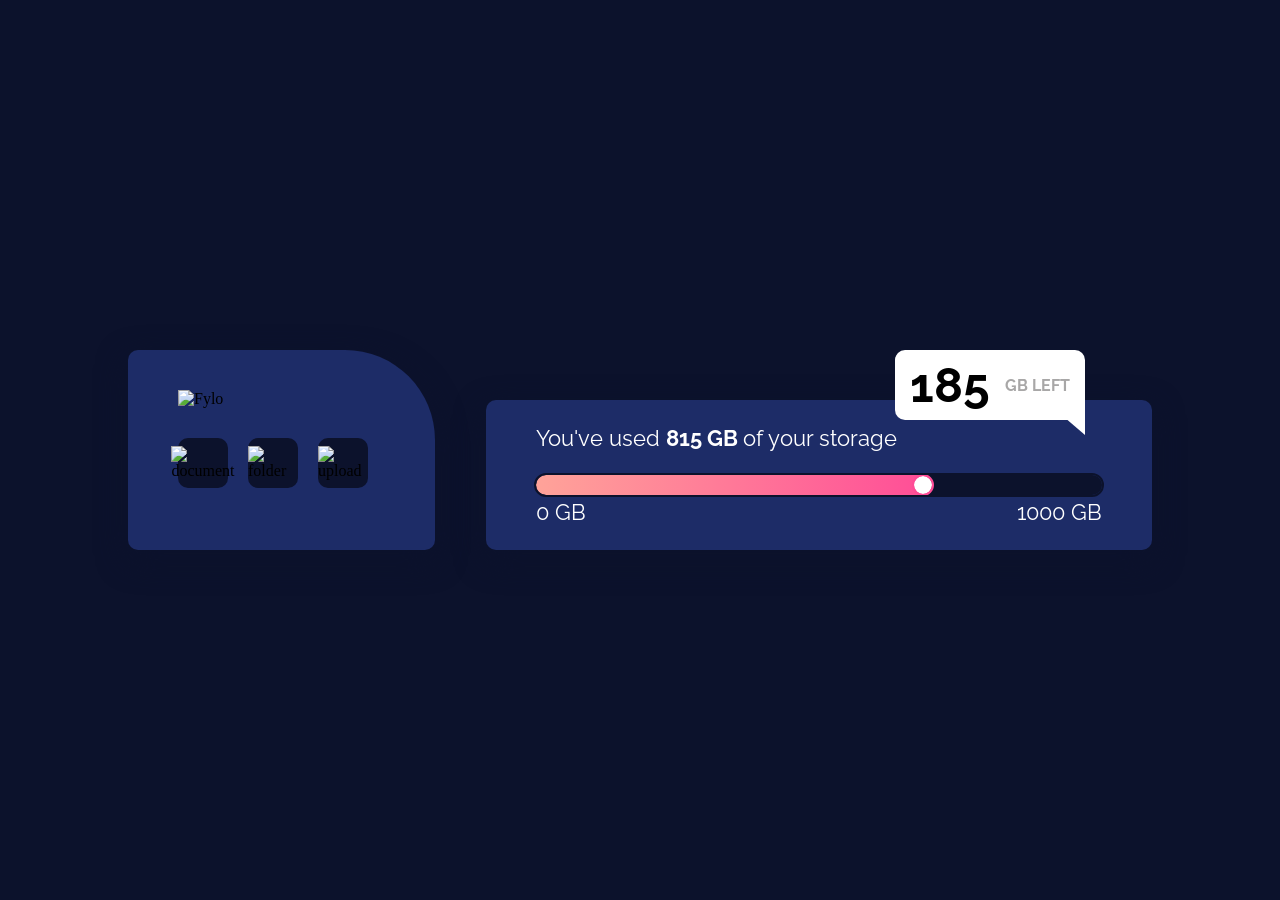
==== Fylo-FronedMentor-Challenge/index.html @ 8b309372 "Merge 5032b43822e856cd557dc65207359db9ea2294dd into 2b644a5a04d791f301944db72f80f1a13b465684" ====
<!DOCTYPE html>
<html lang="en">
<head>
  <meta charset="UTF-8">
  <meta name="viewport" content="width=device-width, initial-scale=1.0"> <!-- displays site properly based on user's device -->
  <link rel="icon" type="image/png" sizes="32x32" href="./assets/favicon-32x32.png">
  <link rel="stylesheet" type="text/css" href="style.css">
  <link rel="preconnect" href="https://fonts.googleapis.com">
  <link rel="preconnect" href="https://fonts.gstatic.com" crossorigin>
  <link href="https://fonts.googleapis.com/css2?family=Raleway:wght@400;700&display=swap" rel="stylesheet">
  <title>Fylo data storage component</title>
</head>

<body>
  <div class="container">
    <div class="main">
      
      <div class="upload">
        <div class="logo">
          <img src="./assets/logo.svg" alt="Fylo">
        </div>
        <div class="upload__method">
          <div class="upload__img">
            <img src="./assets/icon-document.svg" alt="document">
          </div>
          <div class="upload__img">
            <img src="./assets/icon-folder.svg" alt="folder">
          </div>
          <div class="upload__img">
            <img src="./assets/icon-upload.svg" alt="upload">
          </div>
        </div>
      </div>



      <div class="storage">
        <div class="storage__whiteBarContainer">
          <div class="whiteBar">
            <div class="whiteBar__triangle"></div>
            <h1 class="whiteBar__bold">185</h1>
            <p class="whiteBar__text"><b>GB LEFT</b></p>
          </div>
        </div>
        <div class="storageBox">
          <p>You've used <b>815 GB </b>of your storage</p>
          <div class="storageBox__progressBarContainer">
            <div class="progressBar">
              <div class="progressBar__fill">
                <div class="progressBar__ball"></div>
              </div>
            </div>
            <div class="storageBox__minAndMax">
              <p>0 GB</p>
              <p>1000 GB</p>
            </div>
          </div>
          
        </div>
        
      </div>
    </div>






  </div>
  
</body>
</html>
---- Fylo-FronedMentor-Challenge/style.css ----
* {
    margin: 0;
    padding: 0;
    box-sizing: border-box;
}

body {
    background-color: hsl(229, 57%, 11%);
    background-image: url(./assets/bg-desktop.png);
    background-repeat: no-repeat;
    background-position: 0% 100%;
    background-size: 100%;
}

.whiteBar__bold {
    font-family: 'Raleway', sans-serif;
    font-size: 48px;
    font-weight: bold;
    margin-right: 10px;
}

p {
    font-family: 'Raleway', sans-serif;
    font-size: 22.4px;
    color: white;
}

.container {
    display: flex;
    justify-content: center;
    align-items: center;
    height: 100vh;
}

.main {
    display: flex;
    flex-wrap: wrap;
    justify-content: space-between;
    height: 200px;
    flex-basis: 80vw;
}


/***** options *****/

.upload {
    display: flex;
    flex-direction: column;
    height: 100%;
    flex-basis: 30%;
    background-color: hsl(228, 56%, 26%);
    border-radius: 10px 90px 10px 10px;
    box-shadow: 0px 10px 30px hsl(229, 57%, 11%);
}
.logo {
    padding: 40px 0px 30px 50px;
}

.upload__method {
    display: flex;
    width: 100%;
    padding: 0px 50px;
}
.upload__img {
    display: flex;
    justify-content: center;
    align-items: center;
    width: 50px;
    height: 50px;
    background-color: hsl(229, 57%, 11%);
    border-radius: 10px;
}
.upload__img:not(:last-child) {
    margin-right: 20px;
}


/***** storage *****/
.storage {
    position: relative;
    height: 100%;
    flex-basis: 65%;
}

.storageBox {
    position: absolute;
    top: 100%;
    width: 100%;
    transform: translate(0%, -100%);
    display: flex;
    flex-direction: column;
    justify-content: space-between;
    padding: 25px 50px;
    height: 75%;
    background-color: hsl(228, 56%, 26%);
    border-radius: 10px;
    box-shadow: 0px 10px 30px hsl(229, 57%, 11%);
}

/***** progress bar *****/
.storageBox__progressBarContainer {
    display: flex;
    flex-direction: column;
    align-items: center;
    justify-content: space-between;
    height: 50px;
}
.progressBar {
    background-color: hsl(229, 57%, 11%);
    height: 20px;
    width: 100%;
    outline: 2px solid hsl(229, 57%, 11%);
    border-radius: 50px;
}
.progressBar__fill {
    display: flex;
    justify-content: flex-end;
    align-items: center;
    background-image: linear-gradient(to right, hsl(6, 100%, 80%), hsl(335, 100%, 65%));
    height: 100%;
    width: 70%;
    border-radius: 50px;
}
.progressBar__ball {
    height: 18px;
    width: 18px;
    background-color: white;
    border-radius: 50px;
    outline: 2px solid hsl(335, 100%, 65%);
}
.storageBox__minAndMax {
    display: flex;
    justify-content: space-between;
    width: 100%;
}


/***** white bar *****/
.storage__whiteBarContainer {
    position: absolute;
    left: 90%;
    transform: translate(-100%,0%);
    z-index: 1;
}
.whiteBar {
    display: flex;
    position: relative;
    align-items: center;
    justify-content: space-between;
    height: 70px;
    width: 190px;
    background-color: white;
    border-radius: 10px;
    padding: 0px 15px;
}
.whiteBar__triangle {
    position: absolute;
    border-top: 20px solid transparent;
	border-right: 35px solid white;
	border-bottom: 30px solid transparent;
    left: 100%;
    top: 100%;
    transform: translate(-100%,-70%);
}
.whiteBar__text {
    color: rgb(168, 167, 167);
    font-size: 16px;
}



/***** mobile *****/
@media (max-width: 1050px) {
    body {
        background-image: url(./assets/bg-mobile.png);
        background-size: cover;
        background-position: center;
    }
    .main {
        flex-direction: column;
        height: 65%;
        flex-basis: 85vw;
    }
    .mainText {
        font-size: 1.1em;
    }
    .upload {
        flex-basis: 45%;
        justify-content: space-around;
        border-radius: 15px 90px 15px 15px;
        padding: 3vh;
    }

    .storage {
        flex-basis: 50%;
    }
    .logo {
        padding: 3vw;

    }
    .logo img {
        height: 6vh;
    }
    .upload__method {
        width: auto;
        padding: 0px 1vw;
    }
    .upload__img {
        width: 8vh;
        height: 8vh;
        align-items: stretch;
        padding: 2vh;
    }
    .storageBox {
        border-radius: 15px;
        padding: 3vh 7vw;
        text-align: center;
        height: 75%;
        top: 25vh;
    }
    .storage__whiteBarContainer {
        left: 50%;
        bottom: -20%;
        transform: translate(-50%,0%);
    }
    .whiteBar {
        justify-content: space-around;
        height: 100px;
        width: 250px;
        background-color: white;
        border-radius: 15px;
    }
    .whiteBar__bold {
        margin-right: 5px;
    }
    .whiteBar__triangle {
        border-right: 35px solid transparent;
    }
    .whiteBar__text {
        font-size: 22.4px;
    }
}
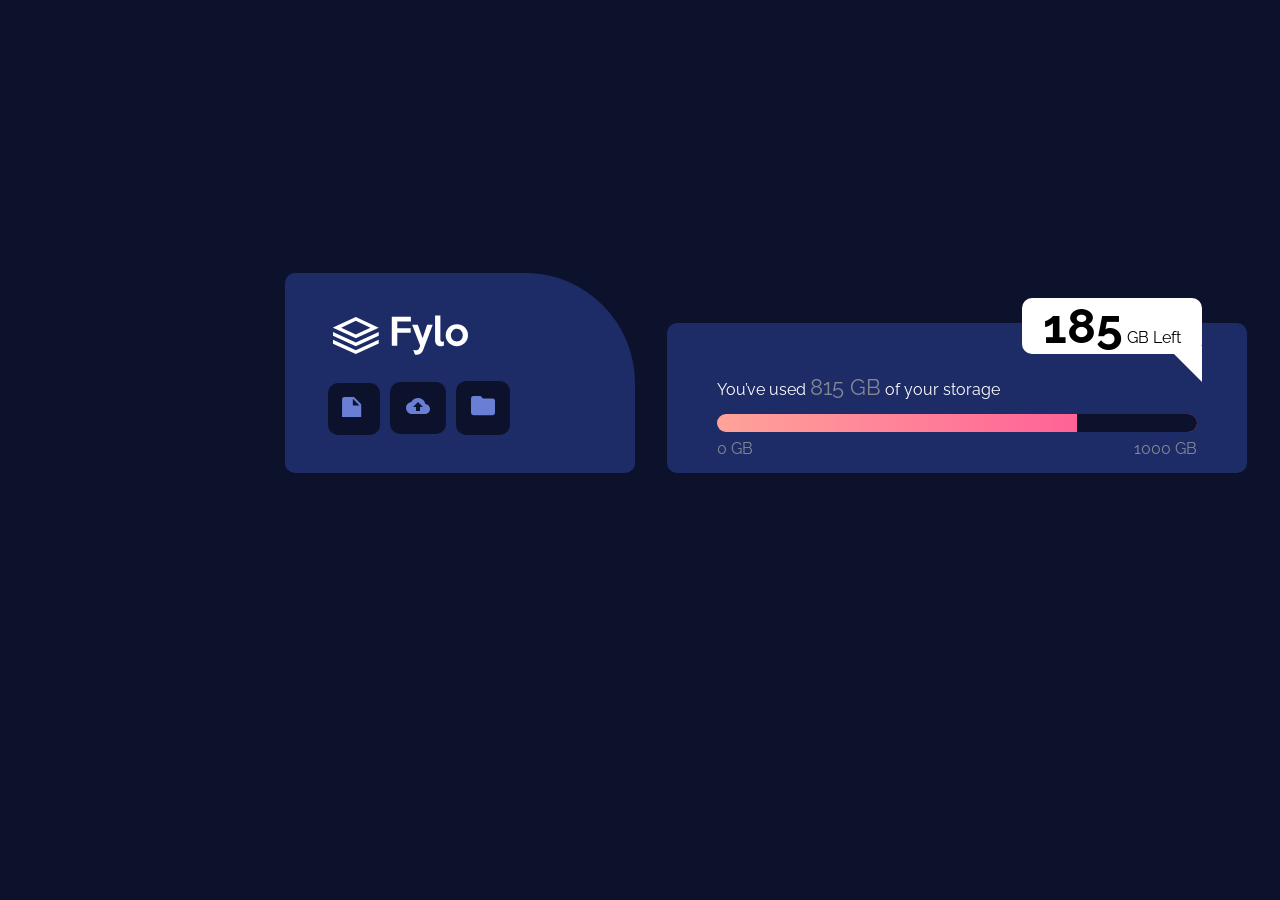
==== commit c51ec718: "Merge fa42784a17cffd842e80e8e55786b1ecdd4c73e7 into 2b644a5a04d791f301944db72f80f1a13b465684" ====
--- a/Fylo-FronedMentor-Challenge/index.html
+++ b/Fylo-FronedMentor-Challenge/index.html
@@ -1,72 +1,114 @@
 <!DOCTYPE html>
 <html lang="en">
-<head>
-  <meta charset="UTF-8">
-  <meta name="viewport" content="width=device-width, initial-scale=1.0"> <!-- displays site properly based on user's device -->
-  <link rel="icon" type="image/png" sizes="32x32" href="./assets/favicon-32x32.png">
-  <link rel="stylesheet" type="text/css" href="style.css">
-  <link rel="preconnect" href="https://fonts.googleapis.com">
-  <link rel="preconnect" href="https://fonts.gstatic.com" crossorigin>
-  <link href="https://fonts.googleapis.com/css2?family=Raleway:wght@400;700&display=swap" rel="stylesheet">
-  <title>Fylo data storage component</title>
-</head>
+  <head>
+    <meta charset="UTF-8" />
+    <meta name="viewport" content="width=device-width, initial-scale=1.0" />
+    <!-- displays site properly based on user's device -->
+    <link
+      href="http://fonts.googleapis.com/css?family=Raleway:400,100,200,300,500,600,800,700,900"
+      rel="stylesheet"
+      type="text/css"
+    />
+    <link rel="stylesheet" href="./style/style.css" />
+    <link rel="stylesheet" href="./style/left.css" />
+    <link rel="stylesheet" href="./style/right.css" />
+    <link rel="stylesheet" href="./style/bar.css" />
+    <link rel="stylesheet" href="./style/moble/mobile.css" />
+    <link rel="stylesheet" href="./style/moble/down.css" />
+    <link rel="stylesheet" href="./style/moble/up.css" />
+    <link rel="stylesheet" href="./style/moble/m_bar.css" />
+    <link
+      rel="icon"
+      type="image/png"
+      sizes="32x32"
+      href="./assets/favicon-32x32.png"
+    />
 
-<body>
-  <div class="container">
-    <div class="main">
-      
-      <div class="upload">
-        <div class="logo">
-          <img src="./assets/logo.svg" alt="Fylo">
+    <title>Fylo data storage component</title>
+  </head>
+
+  <body>
+    <div class="container">
+      <div class="boxes">
+        <div class="left_b">
+          <div class="logo">
+            <svg
+              class="svgs"
+              xmlns="http://www.w3.org/2000/svg"
+              width="135"
+              height="40"
+            >
+              <path
+                fill="#FFF"
+                fill-rule="evenodd"
+                d="M0 12.593v.1L22.823 23.28l22.903-10.624v-.027L22.823 2.006 0 12.593zm8.228.05l14.595-6.77 14.597 6.77-14.597 6.77-14.595-6.77zm14.595 14.75L0 16.962v3.857l22.823 10.453 22.903-10.488v-3.858L22.823 27.392zm0 7.822L0 24.785v3.858l22.823 10.454 22.903-10.49V24.75L22.823 35.215zM129.796 20.17a6.604 6.604 0 00-1.752-4.533 5.888 5.888 0 00-1.897-1.36 5.554 5.554 0 00-2.313-.49c-.819 0-1.59.164-2.313.49a5.886 5.886 0 00-1.897 1.36 6.605 6.605 0 00-1.753 4.533 6.604 6.604 0 001.753 4.533 5.886 5.886 0 001.897 1.36c.723.326 1.494.49 2.313.49.82 0 1.59-.164 2.313-.49a5.888 5.888 0 001.897-1.36 6.603 6.603 0 001.753-4.533zm5.204 0c0 1.571-.29 3.028-.867 4.37a10.654 10.654 0 01-2.385 3.48 11.348 11.348 0 01-3.56 2.322 11.19 11.19 0 01-4.354.852c-1.542 0-2.987-.284-4.336-.852a11.241 11.241 0 01-3.541-2.34 10.86 10.86 0 01-2.385-3.499c-.578-1.341-.868-2.786-.868-4.333 0-1.523.296-2.956.886-4.297a11.322 11.322 0 012.403-3.518 11.087 11.087 0 013.541-2.357 10.966 10.966 0 014.3-.852c1.542 0 2.993.284 4.354.852a11.347 11.347 0 013.56 2.321 10.605 10.605 0 012.385 3.5c.578 1.353.867 2.804.867 4.35zM110.898 30.54c-.41.193-.874.35-1.392.471a7.05 7.05 0 01-1.608.182c-.77 0-1.511-.103-2.222-.308a4.864 4.864 0 01-1.86-.998c-.53-.459-.952-1.057-1.266-1.795-.313-.737-.47-1.625-.47-2.665V.552h5.313v23.97c0 .87.174 1.468.523 1.794.35.327.765.49 1.247.49.602 0 1.18-.181 1.735-.544v4.28zM99.732 9.654l-9.395 24.912c-.699 1.862-1.614 3.203-2.747 4.025-1.132.822-2.481 1.233-4.047 1.233a6.426 6.426 0 01-1.626-.217l-1.734-4.86c.409.194.83.345 1.264.454.434.109.843.163 1.229.163.819 0 1.566-.187 2.24-.562.675-.375 1.193-1.07 1.554-2.085l.723-2.103-8.058-20.96h5.673l4.806 13.49 4.517-13.49h5.6zM77.87 6.499H64.283v6.745h13.406v4.569H64.283V30.65H58.79V1.676h19.08v4.823z"
+              />
+            </svg>
+          </div>
+          <div class="bouttens">
+            <div class="doc">
+              <svg
+                class="svgs"
+                xmlns="http://www.w3.org/2000/svg"
+                width="24"
+                height="20"
+              >
+                <path
+                  fill="#697ED4"
+                  d="M12.028 0H2.436A2.387 2.387 0 00.049 2.398L.037 21.583a2.387 2.387 0 002.387 2.398h14.4a2.397 2.397 0 002.398-2.398V7.194L12.028 0zM10.83 8.393V1.8l6.595 6.594h-6.595z"
+                />
+              </svg>
+            </div>
+            <div class="folder">
+              <svg
+                class="svgs"
+                xmlns="http://www.w3.org/2000/svg"
+                width="24"
+                height="20"
+              >
+                <path
+                  fill="#697ED4"
+                  d="M21.6 2.4H12L9.6 0H2.4A2.39 2.39 0 00.012 2.4L0 16.8a2.4 2.4 0 002.4 2.4h19.2a2.4 2.4 0 002.4-2.4v-12a2.4 2.4 0 00-2.4-2.4z"
+                />
+              </svg>
+            </div>
+            <div class="upload">
+              <svg
+                class="svgs"
+                xmlns="http://www.w3.org/2000/svg"
+                width="24"
+                height="16"
+              >
+                <path
+                  fill="#697ED4"
+                  d="M19.4 6c-.7-3.4-3.7-6-7.4-6-2.9 0-5.4 1.6-6.6 4C2.3 4.4 0 6.9 0 10c0 3.3 2.7 6 6 6h13c2.8 0 5-2.2 5-5 0-2.6-2.1-4.8-4.6-5zM14 9v4h-4V9H7l5-5 5 5h-3z"
+                />
+              </svg>
+            </div>
+          </div>
         </div>
-        <div class="upload__method">
-          <div class="upload__img">
-            <img src="./assets/icon-document.svg" alt="document">
+        <div class="right_b">
+          <div class="row1">
+            <p class="text_2">
+              You’ve used <span class="text_1">815 GB</span> of your storage
+            </p>
           </div>
-          <div class="upload__img">
-            <img src="./assets/icon-folder.svg" alt="folder">
+          <div class="row2">
+            <div class="bar">
+              <div class="child progress"></div>
+              <div class="child shrinker timelapse"></div>
+            </div>
           </div>
-          <div class="upload__img">
-            <img src="./assets/icon-upload.svg" alt="upload">
+          <div class="row3">
+            <div class="col1"><p class="text_3">0 GB</p></div>
+            <div class="col2"><p class="text_3">1000 GB</p></div>
+          </div>
+
+          <div class="info">
+            <p class="box_text test"><span class="bold_text">185</span> GB Left</p>
           </div>
         </div>
       </div>
-
-
-
-      <div class="storage">
-        <div class="storage__whiteBarContainer">
-          <div class="whiteBar">
-            <div class="whiteBar__triangle"></div>
-            <h1 class="whiteBar__bold">185</h1>
-            <p class="whiteBar__text"><b>GB LEFT</b></p>
-          </div>
-        </div>
-        <div class="storageBox">
-          <p>You've used <b>815 GB </b>of your storage</p>
-          <div class="storageBox__progressBarContainer">
-            <div class="progressBar">
-              <div class="progressBar__fill">
-                <div class="progressBar__ball"></div>
-              </div>
-            </div>
-            <div class="storageBox__minAndMax">
-              <p>0 GB</p>
-              <p>1000 GB</p>
-            </div>
-          </div>
-          
-        </div>
-        
-      </div>
     </div>
-
-
-
-
-
-
-  </div>
-  
-</body>
-</html>+  </body>
+</html>
--- a/Fylo-FronedMentor-Challenge/style/style.css
+++ b/Fylo-FronedMentor-Challenge/style/style.css
@@ -0,0 +1,59 @@
+html {
+  min-height: fit-content;
+  min-width: fit-content;
+}
+
+body {
+  display: flex;
+  background-color: hsl(229, 57%, 11%);
+  background-image: url("../assets/bg-desktop.png");
+  background-repeat: no-repeat;
+  background-position: center bottom;
+  background-attachment: fixed;
+  background-size: contain;
+  justify-content: center;
+  align-items: center;
+}
+.container {
+  display: flex;
+  width: auto;
+  height: auto;
+  margin-left: 20%;
+  margin-top: 21%;
+  position: relative;
+  flex-wrap: wrap;
+  justify-content: center;
+}
+.boxes {
+  display: flex;
+  justify-content: center;
+  column-gap: 32px;
+  align-items: flex-end;
+  flex-wrap: wrap;
+  flex: auto;
+  width: 1240px;
+}
+.left_b {
+  display: flex;
+  flex-direction: column;
+  justify-content: left;
+  flex-wrap: wrap;
+  background: hsl(228, 56%, 26%);
+  order: 1;
+  height: 200px;
+  width: 350px;
+  border-radius: 10px 110px 10px 10px;
+}
+.right_b {
+  display: flex;
+  flex-direction: column;
+  align-items: center;
+  justify-content: space-around;
+  gap: 2px;
+  background: hsl(228, 56%, 26%);
+  order: 2;
+  height: 150px;
+  width: 580px;
+  border-radius: 10px 10px 10px 10px;
+  position: relative;
+}
--- a/Fylo-FronedMentor-Challenge/style/left.css
+++ b/Fylo-FronedMentor-Challenge/style/left.css
@@ -0,0 +1,41 @@
+.logo {
+  padding: 5%;
+  margin: auto auto -15px 30px;
+}
+.svgs {
+  display: inline-block;
+  margin: auto;
+}
+.bouttens {
+  padding: 5%;
+  display: flex;
+  justify-content: space-between;
+  justify-items: first baseline;
+  flex-wrap: wrap;
+  width: 100%;
+  margin: -1px -19px 16px 20px;
+}
+.doc {
+  padding: 14px;
+  margin: 5px -140px 5px 5px;
+  background-color: hsl(229, 57%, 11%);
+  order: 1;
+  border-radius: 10px 10px 10px 10px;
+  align-self: center;
+}
+.upload {
+  padding: 16px;
+  margin: 0px -190px 1px -5px;
+  background-color: hsl(229, 57%, 11%);
+  order: 2;
+  border-radius: 10px 10px 10px 10px;
+  align-self: center;
+}
+.folder {
+  padding: 15px;
+  margin: -3px 163px -2px 44px;
+  background-color: hsl(229, 57%, 11%);
+  order: 3;
+  border-radius: 10px 10px 10px 10px;
+  align-self: center;
+}
--- a/Fylo-FronedMentor-Challenge/style/right.css
+++ b/Fylo-FronedMentor-Challenge/style/right.css
@@ -0,0 +1,80 @@
+.row1 {
+  order: 1;
+  align-self: flex-start;
+  margin: -23px auto -12px 50px;
+}
+
+.row2 {
+  order: 2;
+  align-self: flex-start;
+  margin: 8px 8px -6px 50px;
+}
+.row3 {
+  order: 3;
+  display: flex;
+  align-items: center;
+  align-self: stretch;
+  margin: 4px auto 14px 30px;
+}
+.col1 {
+  order: 1;
+  align-self: flex-end;
+  margin: -9px -19px 16px 20px;
+}
+.col2 {
+  order: 1;
+  align-self: flex-start;
+  margin: -9px auto auto 400px;
+}
+
+.info {
+  position: relative;
+  background: white;
+  bottom: 25px;
+  right: -155px;
+  height: 60px;
+  width: 180px;
+  border-radius: 10px 10px 10px 10px;
+  text-align: center;
+}
+.info::after {
+  content: "";
+  position: absolute;
+  bottom: 0;
+  left: 50%;
+  width: 0;
+  height: 0;
+  border: 36px solid transparent;
+  border-top-color: white;
+  border-bottom: 0;
+  border-right: 0;
+  margin-left: 54px;
+  margin-bottom: -28px;
+}
+.test {
+  display: inline;
+  bottom: 20px;
+  right: -155px;
+}
+.text_1 {
+  color: hsl(229, 7%, 55%);
+  font-family: "Raleway";
+  font-size: 22.4px;
+  font-weight: normal;
+}
+.text_2 {
+  color: white;
+  font-family: "Raleway";
+}
+.text_3 {
+  color: hsl(229, 7%, 55%);
+  font-family: "Raleway";
+}
+
+.box_text {
+  font-family: "Raleway";
+}
+.bold_text {
+  font-size: 48px;
+  font-weight: bold;
+}
--- a/Fylo-FronedMentor-Challenge/style/bar.css
+++ b/Fylo-FronedMentor-Challenge/style/bar.css
@@ -0,0 +1,31 @@
+.bar {
+  width: 480px;
+  height: 18px;
+  margin: 0 auto;
+  position: relative;
+  border-radius: 35px;
+  overflow: hidden;
+}
+
+.child {
+  width: 100%;
+  height: 100%;
+}
+
+.progress {
+  color: white;
+  text-align: center;
+  line-height: 75px;
+  font-size: 35px;
+  font-family: "Segoe UI";
+  background: linear-gradient(to right, hsl(6, 100%, 80%), hsl(335, 100%, 65%));
+}
+
+.shrinker {
+  background: hsl(229, 57%, 11%);
+  position: absolute;
+  top: 0;
+  right: 0;
+  height: 100%;
+  width: 25%;
+}
--- a/Fylo-FronedMentor-Challenge/style/moble/mobile.css
+++ b/Fylo-FronedMentor-Challenge/style/moble/mobile.css
@@ -0,0 +1,57 @@
+@media only screen and (max-width: 768px) {
+  body {
+    display: flex;
+    background-color: hsl(229, 57%, 11%);
+    background-image: url("../../assets/bg-mobile.png");
+    background-repeat: no-repeat;
+    background-position: center bottom;
+    background-attachment: fixed;
+    background-size: contain;
+    justify-content: center;
+    align-items: center;
+  }
+  .container {
+    display: flex;
+    width: auto;
+    height: auto;
+    margin-left: -8%;
+    margin-top: 40%;
+    position: relative;
+    flex-wrap: wrap;
+    justify-content: center;
+  }
+  .boxes {
+    display: flex;
+    justify-content: center;
+    flex-direction: column;
+    row-gap: 32px;
+    align-items: flex-end;
+    flex-wrap: wrap;
+    flex: auto;
+    width: 450px;
+  }
+  .left_b {
+    display: flex;
+    flex-direction: column;
+    justify-content: left;
+    flex-wrap: wrap;
+    background: hsl(228, 56%, 26%);
+    order: 1;
+    height: 200px;
+    width: 350px;
+    border-radius: 10px 110px 10px 10px;
+  }
+  .right_b {
+    display: flex;
+    flex-direction: column;
+    align-items: center;
+    justify-content: space-around;
+    gap: 2px;
+    background: hsl(228, 56%, 26%);
+    order: 2;
+    height: 150px;
+    width: 350px;
+    border-radius: 10px 10px 10px 10px;
+    position: relative;
+  }
+}
--- a/Fylo-FronedMentor-Challenge/style/moble/down.css
+++ b/Fylo-FronedMentor-Challenge/style/moble/down.css
@@ -0,0 +1,82 @@
+@media only screen and (max-width: 768px) {
+  .row1 {
+    order: 1;
+    align-self: flex-start;
+    margin: -23px auto -12px 23px;
+  }
+
+  .row2 {
+    order: 2;
+    align-self: flex-start;
+    margin: 8px 8px -6px 23px;
+  }
+  .row3 {
+    order: 3;
+    display: flex;
+    align-items: center;
+    align-self: stretch;
+    margin: 4px auto 14px 23px;
+  }
+  .col1 {
+    order: 1;
+    align-self: flex-end;
+    margin: -9px -19px 16px 2px;
+  }
+  .col2 {
+    order: 1;
+    align-self: flex-start;
+    margin: -9px auto auto 200px;
+  }
+
+  .info {
+    position: relative;
+    background: white;
+    bottom: -130px;
+    right: -0px;
+    height: 60px;
+    width: 180px;
+    border-radius: 10px 10px 10px 10px;
+    text-align: center;
+  }
+  .info::after {
+    content: none;
+    position: absolute;
+    bottom: 0;
+    left: 50%;
+    width: 0;
+    height: 0;
+    border: 36px solid transparent;
+    border-top-color: white;
+    border-bottom: 0;
+    border-right: 0;
+    margin-left: 54px;
+    margin-bottom: -28px;
+  }
+  .test {
+    display: inline;
+    bottom: 20px;
+    right: -155px;
+  }
+  .text_1 {
+    color: hsl(229, 7%, 55%);
+    font-family: "Raleway";
+    font-size: 22.4px;
+    font-weight: normal;
+  }
+  .text_2 {
+    color: white;
+    font-family: "Raleway";
+  }
+  .text_3 {
+    color: hsl(229, 7%, 55%);
+    font-family: "Raleway";
+  }
+
+  .box_text {
+    font-family: "Raleway";
+  }
+  .bold_text {
+    font-size: 48px;
+    font-weight: bold;
+  }
+}
--- a/Fylo-FronedMentor-Challenge/style/moble/up.css
+++ b/Fylo-FronedMentor-Challenge/style/moble/up.css
@@ -0,0 +1,43 @@
+@media only screen and (max-width: 768px) {
+  .logo {
+    padding: 5%;
+    margin: auto auto -15px 30px;
+  }
+  .svgs {
+    display: inline-block;
+    margin: auto;
+  }
+  .bouttens {
+    padding: 5%;
+    display: flex;
+    justify-content: space-between;
+    justify-items: first baseline;
+    flex-wrap: wrap;
+    width: 100%;
+    margin: -1px -19px 16px 20px;
+  }
+  .doc {
+    padding: 14px;
+    margin: 5px -140px 5px 5px;
+    background-color: hsl(229, 57%, 11%);
+    order: 1;
+    border-radius: 10px 10px 10px 10px;
+    align-self: center;
+  }
+  .upload {
+    padding: 16px;
+    margin: 0px -190px 1px -5px;
+    background-color: hsl(229, 57%, 11%);
+    order: 2;
+    border-radius: 10px 10px 10px 10px;
+    align-self: center;
+  }
+  .folder {
+    padding: 15px;
+    margin: -3px 163px -2px 44px;
+    background-color: hsl(229, 57%, 11%);
+    order: 3;
+    border-radius: 10px 10px 10px 10px;
+    align-self: center;
+  }
+}
--- a/Fylo-FronedMentor-Challenge/style/moble/m_bar.css
+++ b/Fylo-FronedMentor-Challenge/style/moble/m_bar.css
@@ -0,0 +1,37 @@
+@media only screen and (max-width: 768px) {
+  .bar {
+    width: 285px;
+    height: 10px;
+    margin: 0 auto;
+    position: relative;
+    border-radius: 35px;
+    overflow: hidden;
+  }
+
+  .child {
+    width: 100%;
+    height: 100%;
+  }
+
+  .progress {
+    color: white;
+    text-align: center;
+    line-height: 75px;
+    font-size: 35px;
+    font-family: "Segoe UI";
+    background: linear-gradient(
+      to right,
+      hsl(6, 100%, 80%),
+      hsl(335, 100%, 65%)
+    );
+  }
+
+  .shrinker {
+    background: hsl(229, 57%, 11%);
+    position: absolute;
+    top: 0;
+    right: 0;
+    height: 100%;
+    width: 25%;
+  }
+}
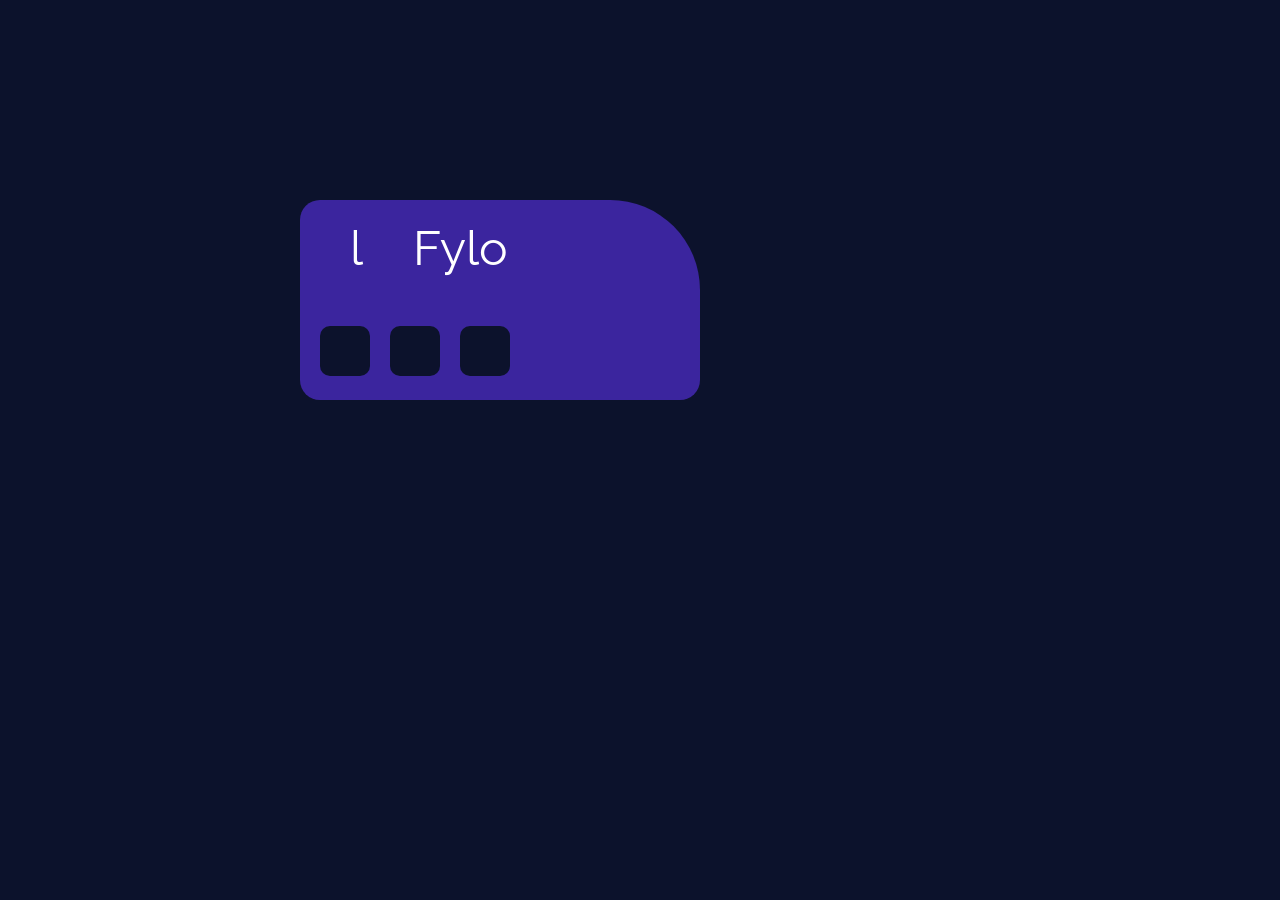
==== commit 5b2a4eb1: "Merge 2be749b300f8cfd9ae73c3ebab3adc6482d8dea6 into 2b644a5a04d791f301944db72f80f1a13b465684" ====
--- a/Fylo-FronedMentor-Challenge/index.html
+++ b/Fylo-FronedMentor-Challenge/index.html
@@ -1,114 +1,41 @@
 <!DOCTYPE html>
 <html lang="en">
-  <head>
-    <meta charset="UTF-8" />
-    <meta name="viewport" content="width=device-width, initial-scale=1.0" />
-    <!-- displays site properly based on user's device -->
-    <link
-      href="http://fonts.googleapis.com/css?family=Raleway:400,100,200,300,500,600,800,700,900"
-      rel="stylesheet"
-      type="text/css"
-    />
-    <link rel="stylesheet" href="./style/style.css" />
-    <link rel="stylesheet" href="./style/left.css" />
-    <link rel="stylesheet" href="./style/right.css" />
-    <link rel="stylesheet" href="./style/bar.css" />
-    <link rel="stylesheet" href="./style/moble/mobile.css" />
-    <link rel="stylesheet" href="./style/moble/down.css" />
-    <link rel="stylesheet" href="./style/moble/up.css" />
-    <link rel="stylesheet" href="./style/moble/m_bar.css" />
-    <link
-      rel="icon"
-      type="image/png"
-      sizes="32x32"
-      href="./assets/favicon-32x32.png"
-    />
+<head>
+  <meta charset="UTF-8">
+  <meta name="viewport" content="width=device-width, initial-scale=1.0"> <!-- displays site properly based on user's device -->
+  <link rel="icon" type="image/png" sizes="32x32" href="./assets/favicon-32x32.png">
+  <title>Fylo data storage component</title>
+  <link rel="stylesheet" href="style.css">
+</head>
 
-    <title>Fylo data storage component</title>
-  </head>
+<body>
+  <div class="container-1"></div>
+  <div class="container-2">
+    <div class="logo-header">
+      <div class="header">
+        <p>
+          Fylo
+        </p>
+    </div>
+    <div class="logo">
+      <p>
+        l
+      </p>
+    </div>
+  </div>
+  <div class="boxs">
+    <div class="box-1"></div>
+    <div class="box-2"></div>
+    <div class="box-3"></div>
+  </div>
+  </div>
+  <div class="container-3"></div>
+  <!--You’ve used 815 GB of your storage
 
-  <body>
-    <div class="container">
-      <div class="boxes">
-        <div class="left_b">
-          <div class="logo">
-            <svg
-              class="svgs"
-              xmlns="http://www.w3.org/2000/svg"
-              width="135"
-              height="40"
-            >
-              <path
-                fill="#FFF"
-                fill-rule="evenodd"
-                d="M0 12.593v.1L22.823 23.28l22.903-10.624v-.027L22.823 2.006 0 12.593zm8.228.05l14.595-6.77 14.597 6.77-14.597 6.77-14.595-6.77zm14.595 14.75L0 16.962v3.857l22.823 10.453 22.903-10.488v-3.858L22.823 27.392zm0 7.822L0 24.785v3.858l22.823 10.454 22.903-10.49V24.75L22.823 35.215zM129.796 20.17a6.604 6.604 0 00-1.752-4.533 5.888 5.888 0 00-1.897-1.36 5.554 5.554 0 00-2.313-.49c-.819 0-1.59.164-2.313.49a5.886 5.886 0 00-1.897 1.36 6.605 6.605 0 00-1.753 4.533 6.604 6.604 0 001.753 4.533 5.886 5.886 0 001.897 1.36c.723.326 1.494.49 2.313.49.82 0 1.59-.164 2.313-.49a5.888 5.888 0 001.897-1.36 6.603 6.603 0 001.753-4.533zm5.204 0c0 1.571-.29 3.028-.867 4.37a10.654 10.654 0 01-2.385 3.48 11.348 11.348 0 01-3.56 2.322 11.19 11.19 0 01-4.354.852c-1.542 0-2.987-.284-4.336-.852a11.241 11.241 0 01-3.541-2.34 10.86 10.86 0 01-2.385-3.499c-.578-1.341-.868-2.786-.868-4.333 0-1.523.296-2.956.886-4.297a11.322 11.322 0 012.403-3.518 11.087 11.087 0 013.541-2.357 10.966 10.966 0 014.3-.852c1.542 0 2.993.284 4.354.852a11.347 11.347 0 013.56 2.321 10.605 10.605 0 012.385 3.5c.578 1.353.867 2.804.867 4.35zM110.898 30.54c-.41.193-.874.35-1.392.471a7.05 7.05 0 01-1.608.182c-.77 0-1.511-.103-2.222-.308a4.864 4.864 0 01-1.86-.998c-.53-.459-.952-1.057-1.266-1.795-.313-.737-.47-1.625-.47-2.665V.552h5.313v23.97c0 .87.174 1.468.523 1.794.35.327.765.49 1.247.49.602 0 1.18-.181 1.735-.544v4.28zM99.732 9.654l-9.395 24.912c-.699 1.862-1.614 3.203-2.747 4.025-1.132.822-2.481 1.233-4.047 1.233a6.426 6.426 0 01-1.626-.217l-1.734-4.86c.409.194.83.345 1.264.454.434.109.843.163 1.229.163.819 0 1.566-.187 2.24-.562.675-.375 1.193-1.07 1.554-2.085l.723-2.103-8.058-20.96h5.673l4.806 13.49 4.517-13.49h5.6zM77.87 6.499H64.283v6.745h13.406v4.569H64.283V30.65H58.79V1.676h19.08v4.823z"
-              />
-            </svg>
-          </div>
-          <div class="bouttens">
-            <div class="doc">
-              <svg
-                class="svgs"
-                xmlns="http://www.w3.org/2000/svg"
-                width="24"
-                height="20"
-              >
-                <path
-                  fill="#697ED4"
-                  d="M12.028 0H2.436A2.387 2.387 0 00.049 2.398L.037 21.583a2.387 2.387 0 002.387 2.398h14.4a2.397 2.397 0 002.398-2.398V7.194L12.028 0zM10.83 8.393V1.8l6.595 6.594h-6.595z"
-                />
-              </svg>
-            </div>
-            <div class="folder">
-              <svg
-                class="svgs"
-                xmlns="http://www.w3.org/2000/svg"
-                width="24"
-                height="20"
-              >
-                <path
-                  fill="#697ED4"
-                  d="M21.6 2.4H12L9.6 0H2.4A2.39 2.39 0 00.012 2.4L0 16.8a2.4 2.4 0 002.4 2.4h19.2a2.4 2.4 0 002.4-2.4v-12a2.4 2.4 0 00-2.4-2.4z"
-                />
-              </svg>
-            </div>
-            <div class="upload">
-              <svg
-                class="svgs"
-                xmlns="http://www.w3.org/2000/svg"
-                width="24"
-                height="16"
-              >
-                <path
-                  fill="#697ED4"
-                  d="M19.4 6c-.7-3.4-3.7-6-7.4-6-2.9 0-5.4 1.6-6.6 4C2.3 4.4 0 6.9 0 10c0 3.3 2.7 6 6 6h13c2.8 0 5-2.2 5-5 0-2.6-2.1-4.8-4.6-5zM14 9v4h-4V9H7l5-5 5 5h-3z"
-                />
-              </svg>
-            </div>
-          </div>
-        </div>
-        <div class="right_b">
-          <div class="row1">
-            <p class="text_2">
-              You’ve used <span class="text_1">815 GB</span> of your storage
-            </p>
-          </div>
-          <div class="row2">
-            <div class="bar">
-              <div class="child progress"></div>
-              <div class="child shrinker timelapse"></div>
-            </div>
-          </div>
-          <div class="row3">
-            <div class="col1"><p class="text_3">0 GB</p></div>
-            <div class="col2"><p class="text_3">1000 GB</p></div>
-          </div>
-
-          <div class="info">
-            <p class="box_text test"><span class="bold_text">185</span> GB Left</p>
-          </div>
-        </div>
-      </div>
-    </div>
-  </body>
-</html>
+  185 GB Left
+  
+  0 GB
+  1000 GB
+  -->
+</body>
+</html>
--- a/Fylo-FronedMentor-Challenge/style.css
+++ b/Fylo-FronedMentor-Challenge/style.css
@@ -0,0 +1,72 @@
+@import url('https://fonts.googleapis.com/css2?family=Raleway:wght@600&display=swap');
+
+*{
+    margin: 0%;
+    padding: 0%;
+}
+html{
+    height: 100%;
+}
+body{
+    background-color: hsl(229, 57%, 11%); 
+    color: white;
+    background-image: url("./assets/bg-desktop.png");
+    flex-direction: column;
+    height: 100%;
+    width: 100%;
+    background-repeat:no-repeat;
+    background-position:Left bottom;
+    
+}
+.container-2{
+    background:#462ab8d0;  
+    position:absolute;
+    top:200px;
+    left:300px;
+    height: 200px;
+    width: 400px;
+    border-radius: 20px 90px 20px 20px;
+}
+.logo-header{
+    display: flex;
+    flex-direction: row;
+}
+.header{
+    padding: 20px 0px 0px 50px;
+    font-size: 48px;
+    font-family:"Raleway";
+    order:2
+}
+.logo{
+    padding: 20px 0px 0px 50px;
+    font-size: 48px;
+    font-family:"Raleway";
+    order:1;    
+}
+.boxs{
+    display: flex;
+    flex-direction: row;
+}
+.box-1{
+    background:hsl(229, 57%, 11%) ;
+    width: 50px;
+    height: 50px;
+    margin: 50px 0px 0px 20px;
+    border-radius: 10px;
+}
+.box-2{
+    background:hsl(229, 57%, 11%) ;
+    width: 50px;
+    height: 50px;
+    margin: 50px 0px 0px 20px;
+    border-radius: 10px;
+}
+.box-3{
+    background:hsl(229, 57%, 11%) ;
+    width: 50px;
+    height: 50px;
+    margin: 50px 0px 0px 20px;
+    border-radius: 10px;
+}
+
+
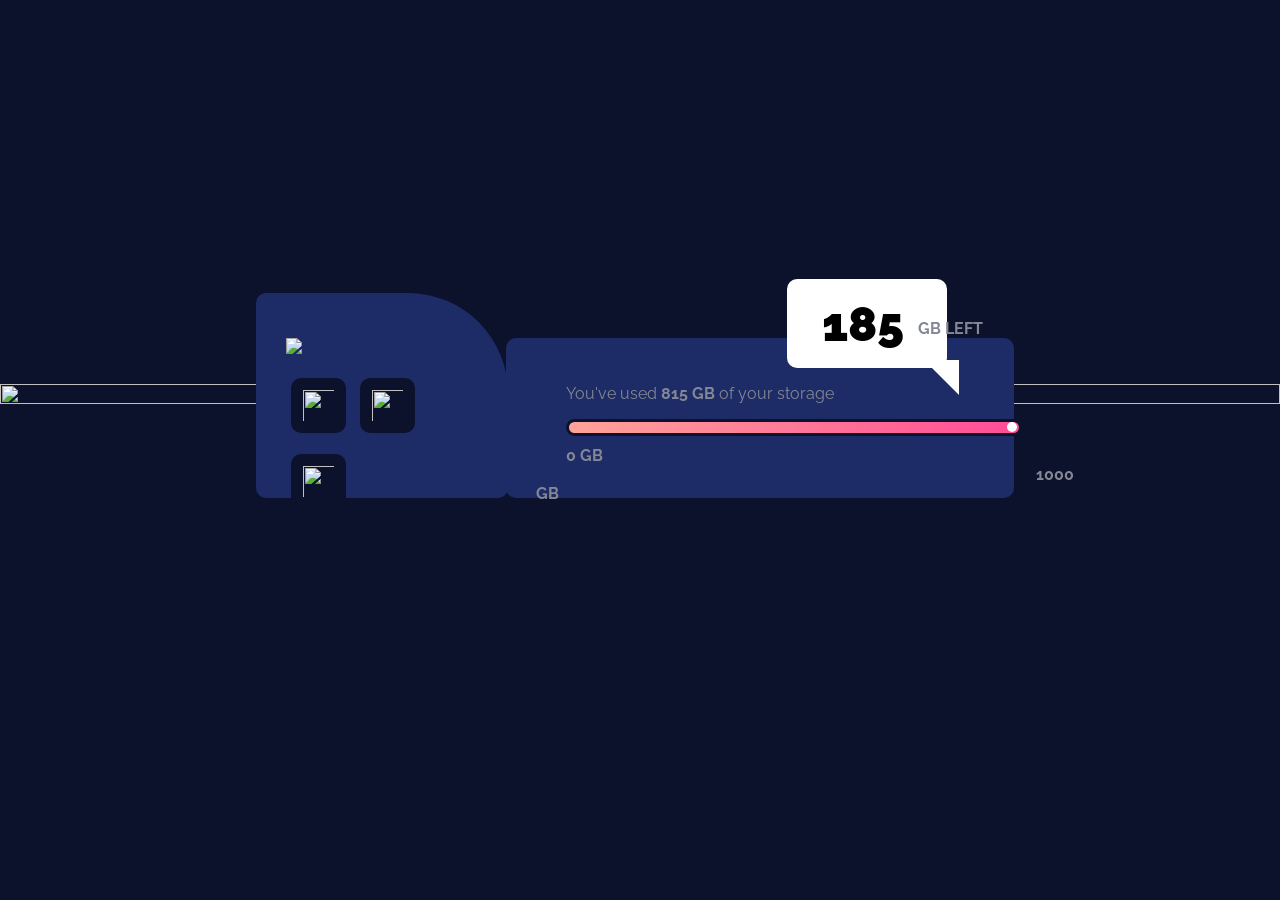
==== commit bbd9d2ec: "Add files via upload" ====
--- a/Fylo-FronedMentor-Challenge/index.html
+++ b/Fylo-FronedMentor-Challenge/index.html
@@ -1,41 +1,51 @@
 <!DOCTYPE html>
 <html lang="en">
-<head>
-  <meta charset="UTF-8">
-  <meta name="viewport" content="width=device-width, initial-scale=1.0"> <!-- displays site properly based on user's device -->
-  <link rel="icon" type="image/png" sizes="32x32" href="./assets/favicon-32x32.png">
-  <title>Fylo data storage component</title>
-  <link rel="stylesheet" href="style.css">
-</head>
+  <head>
+    <meta charset="UTF-8">
+    <meta name="viewport" content="width=device-width, initial-scale=1.0"> <!-- displays site properly based on user's device -->
+    <link href="https://fonts.googleapis.com/css?family=Raleway" rel="stylesheet">
+    <link rel="icon" type="image/png" sizes="32x32" href="./assets/favicon-32x32.png">
+    <link rel="stylesheet" type="text/css" href="Style.css">
+    <title>Fylo data storage component</title>
+  </head>
 
-<body>
-  <div class="container-1"></div>
-  <div class="container-2">
-    <div class="logo-header">
-      <div class="header">
-        <p>
-          Fylo
-        </p>
+  <body class="background">
+    <div>
+      <span class="boxes">
+        <section class="left_box">
+          <div>
+            <img class="fylo" src="assets/logo.svg">
+          </div>
+          <span>
+            <img class="logos" src="assets/icon-document.svg">
+            <img class="logos" src="assets/icon-folder.svg">
+            <img class="logos" src="assets/icon-upload.svg">
+          </span>
+        </section>
+        <section class="float_box">
+          <div>
+            <span class="gb_number">185</span>
+            <span class="amount_left">GB LEFT</span>
+          </div>
+        </section>
+        <div class="triangle">
+        </div>
+        <section class="right_box">
+          <p class="content">You've used <strong class="bold">815 GB</strong> of your storage</p>
+          <div>
+            <span>
+              <div class="progress"><div class="progress2"><div><hr class="dotted"></div></div></div>
+            </span>
+          </div>
+        <div>
+          <span class="progress_text1"><strong>0 GB</strong></span>
+          <span class="progress_text2"><strong> 1000 GB</strong></span>
+        </div>
+        </section>
+      </span>
     </div>
-    <div class="logo">
-      <p>
-        l
-      </p>
+    <div>
+      <img class="footer_bg" src="assets\bg-desktop.png">
     </div>
-  </div>
-  <div class="boxs">
-    <div class="box-1"></div>
-    <div class="box-2"></div>
-    <div class="box-3"></div>
-  </div>
-  </div>
-  <div class="container-3"></div>
-  <!--You’ve used 815 GB of your storage
-
-  185 GB Left
-  
-  0 GB
-  1000 GB
-  -->
-</body>
+  </body>
 </html>
--- a/Fylo-FronedMentor-Challenge/Style.css
+++ b/Fylo-FronedMentor-Challenge/Style.css
@@ -0,0 +1,145 @@
+.background{
+    background-color:hsl(229, 57%, 11%);
+    margin: 0px;
+}
+.boxes{
+    display: grid;
+    padding-top: 248px;
+    margin-bottom: 30px;
+    grid-template-columns: 50% 50%;
+    grid-template-rows: 100%;
+}
+.left_box{
+    width: 15%;
+    border-radius: 10px 100px 10px 10px;
+    margin-top: 45px;
+    background-color: hsl(228, 56%, 26%) ;
+    padding: 30px;
+    height: 145px;
+    text-align: left;
+    float: left;
+    position: absolute;
+    left: 20%;
+}
+.fylo{
+    padding-bottom: 15px;
+    padding-top: 15px;
+}
+.logos{
+    border-radius: 10px;
+    margin:5px;
+    padding: 12px;
+    height: 55px;
+    width: 55px;
+    background-color: hsl(229, 57%, 11%);
+    box-sizing: border-box;
+}
+.float_box{
+    border-radius: 10px;
+    background-color: white ;
+    text-align: left;
+    width: 25%;
+    height: 160%;
+    left: 123%;   
+    top: 55%;
+    position: relative;
+    z-index: 1;
+}
+.gb_number{
+    font-size: 300%;
+    top: 17px;
+    left: 35px;
+    text-align: center;
+    font-family: Raleway;
+    font-weight: 900 ;
+    position: relative;
+}
+.amount_left{
+    font-size: 100%;
+    top: 10px;
+    left: 45px;
+    color: hsl(229, 7%, 55%);
+    text-align: center;
+    font-family: Raleway;
+    font-weight: 700 ;
+    position: relative;
+}
+.triangle{
+    width: 0;
+	height: 0;
+    left: 44.3%;
+    top: 200%;
+	border-left: 35px solid transparent;
+	border-right: 0px solid transparent;
+	border-top: 35px solid white;
+    position: relative;
+    z-index: 2;
+}
+.right_box{
+    width: 35%;
+    border-radius: 10px;
+    padding: 30px;
+    height: 100px;
+    margin: 90px 200px 200px 20px;
+    background-color: hsl(228, 56%, 26%) ;
+    text-align: left;
+    left:38%;    
+    position: absolute;
+}
+.content{
+    padding-left: 30px;
+    color: hsl(229, 7%, 55%) ;
+    font-family: Raleway;
+}
+.bold{
+    color: hsl(229, 7%, 55%);
+}
+.progress {
+    margin: 0px;
+    padding: 0px;
+    margin-left: 30px;
+    width: 600px;
+    border-radius: 1000px;
+    height: 16px;
+    padding-top: 1px;
+    position: relative;
+    background: hsl(229, 57%, 11%);
+    margin-bottom: 10px;
+}
+.progress2{
+    margin: 0px;
+    padding: 0px;
+    width: 450px;
+    margin-bottom: 4px;
+    margin-top: 2px;
+    margin-left: 3px;
+    border-radius: 1000px;
+    height: 11px;
+    background: linear-gradient( to right, hsl(6, 100%, 80%), hsl(335, 100%, 65%) );
+}
+hr.dotted {
+    opacity: 1;
+    width: 3%;
+    padding-top: 1px;
+    margin-top: 1px;
+    border: 0px;
+    border-top: 10px dotted white;
+    margin-left: 438px;
+}
+.progress_text1{
+    padding-left: 30px;
+    color: hsl(229, 7%, 55%) ;
+    font-family: Raleway;
+}
+.progress_text2{
+    padding-left: 500px;
+    margin-bottom: 50px;
+    color: hsl(229, 7%, 55%) ;
+    font-family: Raleway;
+}
+.footer_bg{
+    margin-top: 50px;
+    width: 100%;
+    height: 0%;
+    margin-bottom: -4px;
+}
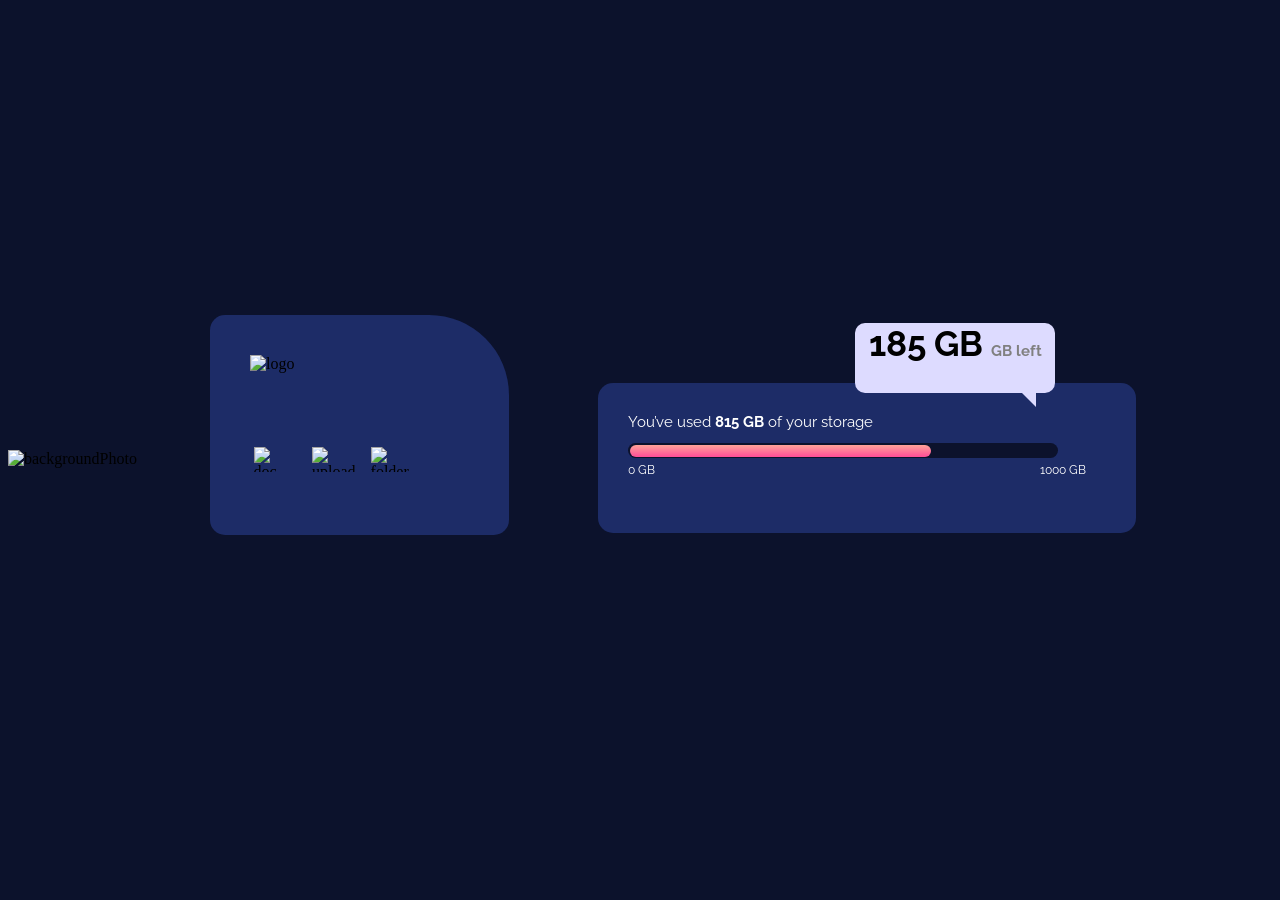
==== commit 229e24d3: "Merge 25ba4c0a4d6dea99e60adc28bc5bd5e0be0273a4 into 2b644a5a04d791f301944db72f80f1a13b465684" ====
--- a/Fylo-FronedMentor-Challenge/index.html
+++ b/Fylo-FronedMentor-Challenge/index.html
@@ -1,51 +1,80 @@
 <!DOCTYPE html>
 <html lang="en">
-  <head>
-    <meta charset="UTF-8">
-    <meta name="viewport" content="width=device-width, initial-scale=1.0"> <!-- displays site properly based on user's device -->
-    <link href="https://fonts.googleapis.com/css?family=Raleway" rel="stylesheet">
-    <link rel="icon" type="image/png" sizes="32x32" href="./assets/favicon-32x32.png">
-    <link rel="stylesheet" type="text/css" href="Style.css">
-    <title>Fylo data storage component</title>
-  </head>
+<head>
+  <meta charset="UTF-8">
+  <meta name="viewport" content="width=device-width, initial-scale=1.0"> <!-- displays site properly based on user's device -->
 
-  <body class="background">
-    <div>
-      <span class="boxes">
-        <section class="left_box">
-          <div>
-            <img class="fylo" src="assets/logo.svg">
+  <link rel="icon" type="image/png" sizes="32x32" href="./assets/favicon-32x32.png">
+  <link href='https://fonts.googleapis.com/css?family=Raleway' rel='stylesheet'>
+
+  <link rel="stylesheet" href="style/style.css">
+  <title>Fylo data storage component</title>
+</head>
+
+<body>
+  
+  <img src="assets/bg-desktop.png" alt="backgroundPhoto" class="backgroundPhoto">
+
+
+  
+
+  
+  <div class="container">
+
+    
+  
+    <div class="box1">
+      <div>
+        <img src="assets/logo.svg" alt="logo" class="logo">
+      </div>
+
+      <div class=icons-container>
+
+        <div class="icon">
+          <img src="assets/icon-document.svg" alt="doc" class="icon-doc">
+        </div>
+
+        <div class="icon">
+          <img src="assets/icon-upload.svg" alt="upload" class="icon-upload">
+        </div>
+
+        <div class="icon">
+          <img src="assets/icon-folder.svg" alt="folder" class="icon-folder">
+        </div>
+      </div>
+       
+    </div>
+
+    <div class="box2">
+
+    
+
+        <div class="box2-container">
+
+          <div class="speech-bubble">
+            185 GB <span>GB left</span>
           </div>
-          <span>
-            <img class="logos" src="assets/icon-document.svg">
-            <img class="logos" src="assets/icon-folder.svg">
-            <img class="logos" src="assets/icon-upload.svg">
-          </span>
-        </section>
-        <section class="float_box">
-          <div>
-            <span class="gb_number">185</span>
-            <span class="amount_left">GB LEFT</span>
+
+          <div class="speech-triangle"></div>
+
+          <div class="child1">
+            You’ve used <span>815 GB</span> of your storage  
+          </div>    
+
+          <div class="child2">
+            0 GB
           </div>
-        </section>
-        <div class="triangle">
-        </div>
-        <section class="right_box">
-          <p class="content">You've used <strong class="bold">815 GB</strong> of your storage</p>
-          <div>
-            <span>
-              <div class="progress"><div class="progress2"><div><hr class="dotted"></div></div></div>
-            </span>
+
+          <div class="child3">
+            1000 GB
           </div>
-        <div>
-          <span class="progress_text1"><strong>0 GB</strong></span>
-          <span class="progress_text2"><strong> 1000 GB</strong></span>
-        </div>
-        </section>
-      </span>
-    </div>
-    <div>
-      <img class="footer_bg" src="assets\bg-desktop.png">
-    </div>
-  </body>
+        
+          <div class="progress-bar">
+            <div class="progress-bar-background">
+          </div>
+      
+      </div>
+    </div> 
+  </div>
+</body>
 </html>
--- a/Fylo-FronedMentor-Challenge/style/style.css
+++ b/Fylo-FronedMentor-Challenge/style/style.css
@@ -0,0 +1,203 @@
+html
+{
+    width: 100%;
+    height:100%;
+}
+
+body{
+    background-color:hsl(229, 57%, 11%);
+
+}
+
+
+
+
+.backgroundPhoto{
+    position: fixed;
+    bottom: 0;
+    width: 100%;
+    top:50%;
+}
+
+.container
+{
+    display: flex;
+    position:absolute;
+    width: 70%;
+    height:220px;
+    top:35%;
+    left:210px;
+}
+
+.speech-bubble
+{
+    width: 200px;
+    right: 0;
+    top:-60px;
+    right:15%;
+    background: hsl(243, 100%, 93%);
+    height: 70px;
+    text-align: center;
+    color: black;
+    font-family: arial;
+    position:absolute;
+    border-radius: 10px;
+
+    font-family: 'Raleway';
+    font-size: 35px;
+    font-weight: bold;
+    color:black;
+    text-align: center;
+}
+
+.speech-bubble span
+{
+    font-family: 'Raleway';
+    font-size: 15px;
+    color:gray;
+}
+
+
+
+.speech-triangle
+{
+   
+  width: 0px;
+  height: 0px;
+  position: absolute;
+  border-left: 7px solid transparent;
+  border-right: 7px solid hsl(243, 100%, 93%);
+  border-top: 7px solid hsl(243, 100%, 93%);
+  border-bottom: 7px solid transparent;
+  right: 100px;
+  top: 10px;
+}
+
+.box1{
+    flex:1;
+    background-color: hsl(228, 56%, 26%);
+    border-radius: 15px 80px 15px 15px;
+
+}
+
+.box2{
+    flex:2;
+    position: relative;
+}
+
+.box2-container
+{
+    position: absolute;
+    background:hsl(228, 56%, 26%);
+    border-radius: 15px;
+    width:90%;
+    left:15%;
+    height: 150px;
+    top:68px;
+    
+    font-family: 'Raleway';
+    font-size: 15px;
+    color:white;
+}
+
+.progress-bar
+{
+    position:relative;
+    background:hsl(229, 57%, 11%);
+    border-radius: 40px 40px 40px 40px;
+    width: 80%;
+    height:15px;
+    top:60px;
+    left:30px;
+
+}
+
+.box2-container .child1
+{
+    position: absolute;
+    margin:0;
+    left:30px;
+    top:30px;  
+}
+
+.box2-container .child2
+{
+    position: absolute;
+    font-size: 12px;
+    margin:0;
+    left:30px;
+    top:80px;  
+}
+
+.box2-container .child3
+{
+    position: absolute;
+    font-size: 12px;
+    margin:0;
+    right:50px;
+    top:80px;  
+}
+
+.box2-container span
+{
+    font-weight: bold;
+}
+
+.progress-bar-background
+{
+    position: absolute;
+    border-radius: 60px;
+    width: 70%;
+    height: 80%;
+    top:2px;
+    left:2px;
+    background:linear-gradient(hsl(6, 100%, 80%), hsl(335, 100%, 65%));
+}
+
+
+
+.logo
+{
+    position: absolute;
+    top:40px;
+    left: 40px;
+}
+
+.icons-container
+{
+    display: flex;
+    position: relative;
+    top:60%;
+    width: 70%;
+    height:70px;
+    justify-content: space-evenly;
+    left:10px;
+
+}
+
+.icon
+{
+    display: flex;
+    width: 25px;
+    height: 25px;
+}
+
+
+.icon-doc{
+    flex:1;
+    order:1;
+}
+
+.icon-upload{
+    flex:1;
+    order:3;
+}
+
+.icon-folder{
+    flex:1;
+    order:2;
+}
+   
+
+
+
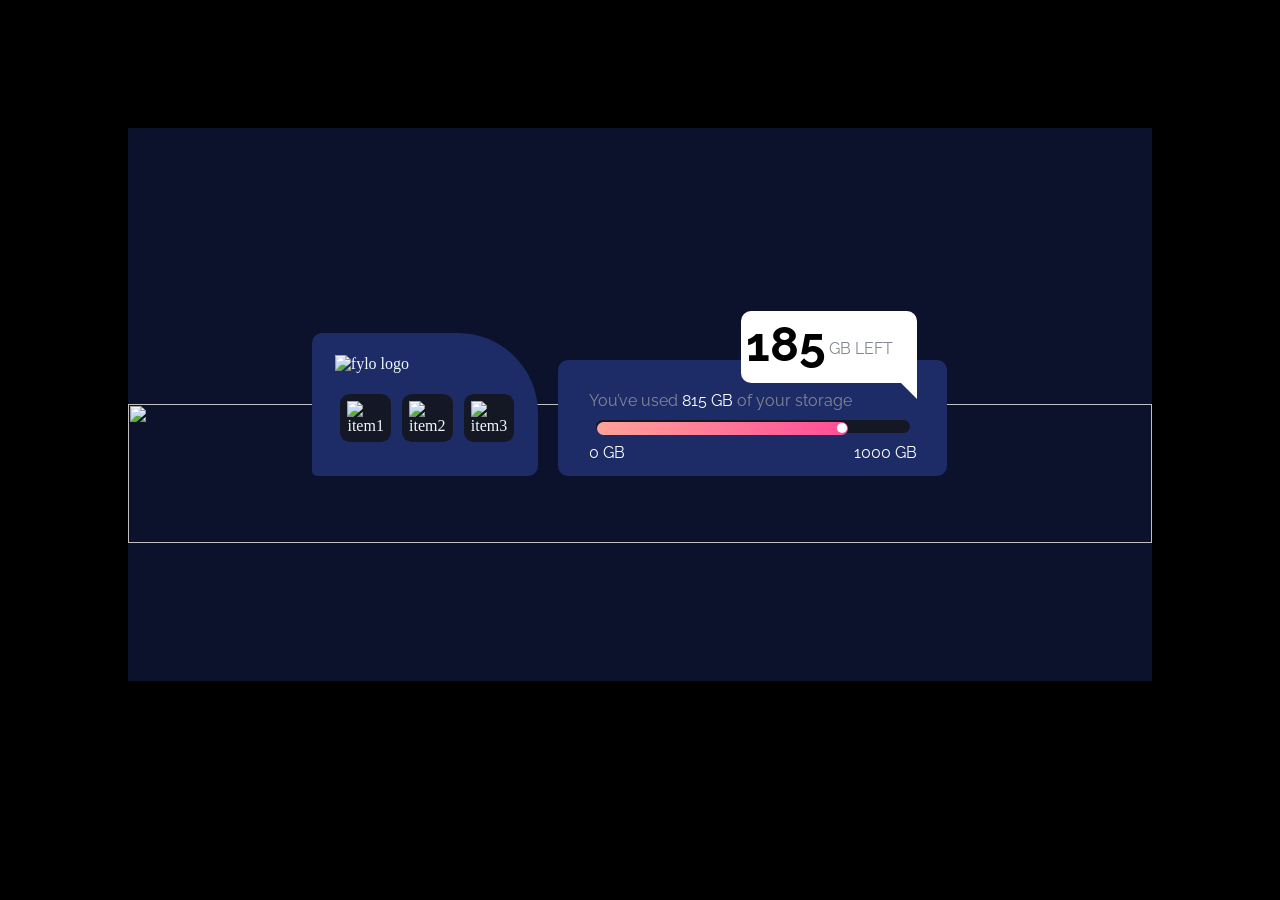
==== commit 751059b0: "Merge e27dd5dfabd8d1ec56dd4fedcb2ec731fb90b62b into 2b644a5a04d791f301944db72f80f1a13b465684" ====
--- a/Fylo-FronedMentor-Challenge/index.html
+++ b/Fylo-FronedMentor-Challenge/index.html
@@ -1,80 +1,50 @@
 <!DOCTYPE html>
+<meta charset="UTF-8">
+<link rel="stylesheet" href="styles.css">
+<meta name="viewport" content="width=device-width, initial-scale=1.0">
 <html lang="en">
 <head>
   <meta charset="UTF-8">
   <meta name="viewport" content="width=device-width, initial-scale=1.0"> <!-- displays site properly based on user's device -->
 
   <link rel="icon" type="image/png" sizes="32x32" href="./assets/favicon-32x32.png">
-  <link href='https://fonts.googleapis.com/css?family=Raleway' rel='stylesheet'>
-
-  <link rel="stylesheet" href="style/style.css">
+  
   <title>Fylo data storage component</title>
 </head>
 
-<body>
-  
-  <img src="assets/bg-desktop.png" alt="backgroundPhoto" class="backgroundPhoto">
-
-
-  
-
-  
-  <div class="container">
-
-    
-  
-    <div class="box1">
-      <div>
-        <img src="assets/logo.svg" alt="logo" class="logo">
+<body >
+<div class="box">
+  <div class="box-one"> 
+    <img src="assets/bg-desktop.png" class="img-responsive" >
+    <div class="container-1">
+      <div class="container-1-item container-1-item-1"><img  src="assets/logo.svg" alt="fylo logo"></div>
+      <div class="container-1-item container-1-item-2">
+        <div class="item">
+        <div class="item-item" ><img src="assets/icon-document.svg" alt="item1"></div>
+        <div class="item-item"><img src="assets/icon-folder.svg" alt="item2"></div>
+        <div class="item-item"><img src="assets/icon-upload.svg" alt="item3"></div>
       </div>
-
-      <div class=icons-container>
-
-        <div class="icon">
-          <img src="assets/icon-document.svg" alt="doc" class="icon-doc">
-        </div>
-
-        <div class="icon">
-          <img src="assets/icon-upload.svg" alt="upload" class="icon-upload">
-        </div>
-
-        <div class="icon">
-          <img src="assets/icon-folder.svg" alt="folder" class="icon-folder">
-        </div>
       </div>
-       
     </div>
-
-    <div class="box2">
-
-    
-
-        <div class="box2-container">
-
-          <div class="speech-bubble">
-            185 GB <span>GB left</span>
-          </div>
-
-          <div class="speech-triangle"></div>
-
-          <div class="child1">
-            You’ve used <span>815 GB</span> of your storage  
-          </div>    
-
-          <div class="child2">
-            0 GB
-          </div>
-
-          <div class="child3">
-            1000 GB
-          </div>
-        
-          <div class="progress-bar">
-            <div class="progress-bar-background">
-          </div>
-      
+    <div class="container-2">
+      <div class="container-2-item container-2-item-1">
+       <div class="item2">
+          <div class="item2-item item2-item1"> You’ve used <span class="text-2">815 GB</span> of your storage</div>
+          <div class="item2-item item2-item2">  
+            <span class="Numtext" > 185 </span> <span class="text-1">GB LEFT</span>   
+            <div class="triangle"></div> </div>
+    </div>
+  </div>
+      <div  class="container-2-item container-2-item-2"  >
+        <div class="progress-bar"> <div class="ball"></div></div>
       </div>
-    </div> 
+      <div class="container-2-item container-2-item-3 ">
+        <div class="item3">
+          <div class="item3-item item3-item1 text-2"> 0 GB </div>
+          <div class="item3-item item3-item2 text-2">1000 GB</div> 
+        </div> 
+      </div>
   </div>
+</div>
 </body>
 </html>
--- a/Fylo-FronedMentor-Challenge/styles.css
+++ b/Fylo-FronedMentor-Challenge/styles.css
@@ -0,0 +1,183 @@
+@import url('https://fonts.googleapis.com/css2?family=Merriweather:wght@300&family=Raleway:ital,wght@0,100;0,200;0,300;1,200&display=swap');
+@import url('https://fonts.googleapis.com/css2?family=Raleway:wght@500&display=swap');
+*{
+    padding: 0;
+    margin: 0;
+    box-sizing: border-box;
+    
+}
+body{
+    background-color:black;
+}
+.box{
+    background-color:hsl(229, 57%, 11%);
+margin-top:10% ;
+margin-left: 10%;
+margin-right:10%;
+margin-bottom: 10%;
+position:relative;
+
+}
+.box-one {
+    background-color:hsl(229, 57%, 11%);
+    position: relative;
+    padding:27%;
+    display:flex;
+    
+}
+.img-responsive{
+    width: 100%;
+    height:50%;
+    position: absolute;
+    right: 0;
+    bottom: 0;
+}
+.container-1 {
+    background-color:hsl(228, 56%, 26%);
+    font:'Raleway' , 22.4px , regular;
+    color:aliceblue;
+    border-radius: 10px 80px 10px 5px;
+    width: 22%;
+    height: 26%;
+    left: 18%;
+    top: 37%;
+    position: absolute; 
+    display:flex;
+    flex-direction:column;
+}
+.container-1-item{
+    padding: 10%;
+    
+}
+.item{
+    top: -30px;
+    position:relative;
+    display:flex;
+    flex-direction:row;
+  
+}
+.item-item{
+    background-color:hsl(229, 28%, 11%);
+    margin: 3%;
+    border-radius: 20%;
+    padding: 4%;
+}
+h2{
+    font-size: 48px;
+}
+.container-2{
+        background-color:hsl(228, 56%, 26%);
+        font-family: 'Raleway', sans-serif;
+       text-align: left;
+        color:hsl(229, 7%, 55%);
+        border-radius: 10px ;  
+      padding: 20px;
+      width: 38%;
+      height: 21%;
+      right: 20%;
+      top: 42%;
+     position: absolute; 
+     display: flex;
+     flex-direction: column;
+    }
+    .container-2-item{
+        position:relative;
+        padding: 3%;
+    }
+    .item2{
+        position:relative;
+        display:flex;
+       flex-direction:row;
+    }
+    .item2-item2{
+        position:absolute;
+        right:0;
+    }
+    .item3{
+        position:relative;
+        display:flex;
+       flex-direction:row;
+    }
+    .item3-item2{
+        position:absolute;
+        right:0;
+        
+    }
+    .container-2-item-2{
+        background-color:hsl(229, 28%, 11%);
+        height: 1rem;
+        border-radius:40px;
+        padding: 0;
+        margin:0;
+        width: 90%;
+        left: 5%;
+        display: flex;
+        flex-direction:row;
+        left: 5%;
+        
+    }
+    .Numtext{
+        font-family: 'Raleway', sans-serif;
+        font-size:48px;
+        font-weight: bold;
+        color:black;
+        padding: 5px;
+        top:30%;
+        
+    }
+    .item2-item2{
+        position:absolute;
+        top: -5rem;
+        height: 4.5rem;
+        width:11rem;
+        background-color:white;
+        border-radius: 10px 10px 0 10px; ; 
+        display: flex;
+        flex-direction:row;
+    }
+    .progress-bar{
+        background-image: linear-gradient(to right, hsl(6, 100%, 80%), hsl(335, 100%, 65%));
+        position: relative;
+        border-radius:15px;
+        width: 80%;
+        top: 0.1em;
+        bottom: 0.1em;
+        right:0.1em;
+        left:0.1em;
+        height: 0.8rem;
+        justify-content: center;
+        
+    }
+    .ball{
+        position: absolute;
+        background-color:white ;
+        border-radius: 10px;
+        height: 0.6rem;
+        width:0.6rem;
+        right: 0;
+        margin: 0.1em;
+     
+    }
+    .triangle{
+        position: absolute;
+        right:0;
+        bottom:-1rem;
+        width: 0;
+        height: 0;
+        border: 20px solid transparent;
+        border-bottom:0 ;
+        border-right:0;
+        border-top: 20px solid white;
+    }
+    
+   .text-2{
+       color:white;
+   }
+   .text-1{
+       color:black;
+       position: absolute;
+       left:50%;
+      top:40%;
+      font-size:22.4 px;
+      color:hsl(229, 7%, 55%);
+   }
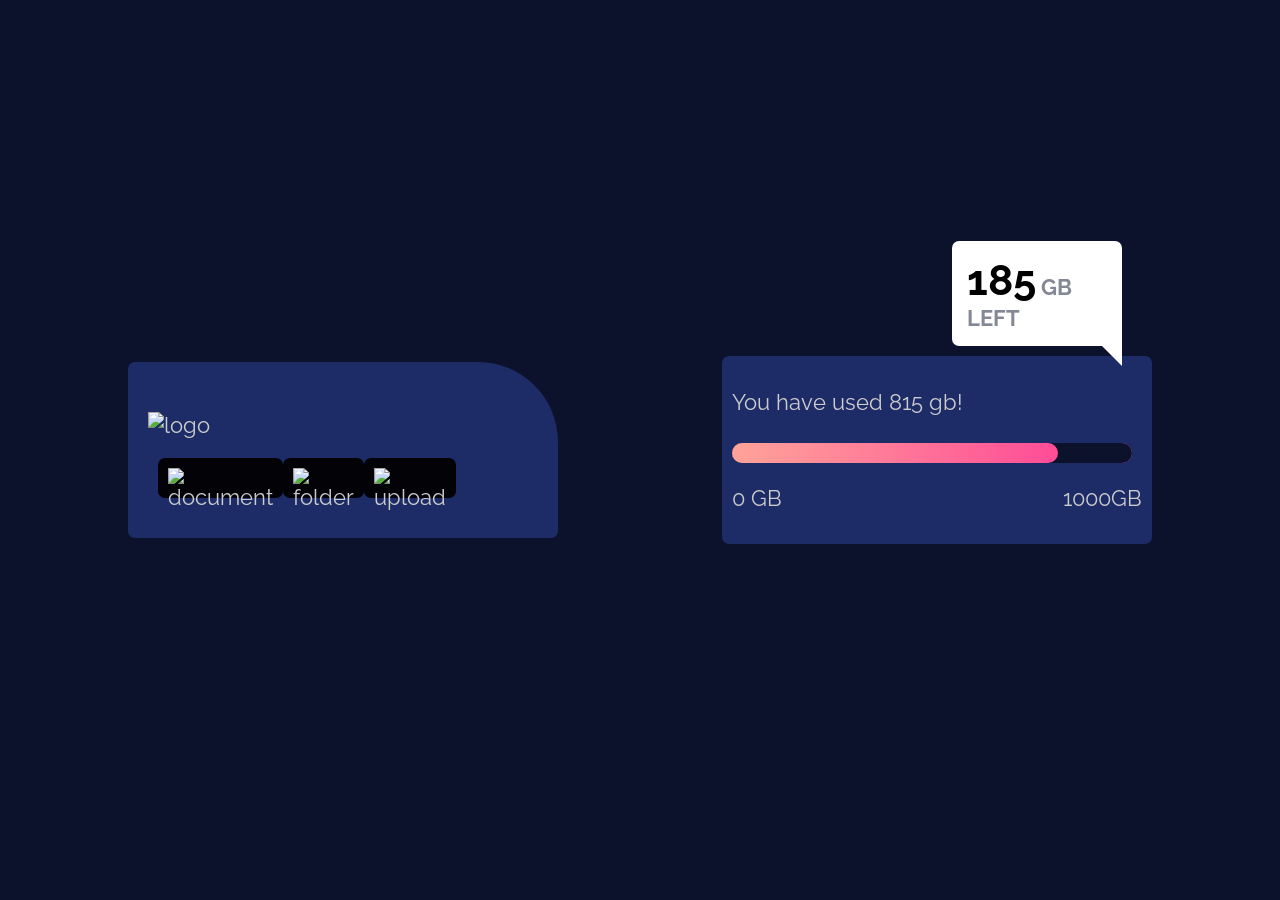
==== commit 1f610be0: "Merge 72e4ad099c1426fd49da0856c3d75d0c8b46e419 into 2b644a5a04d791f301944db72f80f1a13b465684" ====
--- a/Fylo-FronedMentor-Challenge/index.html
+++ b/Fylo-FronedMentor-Challenge/index.html
@@ -1,50 +1,50 @@
 <!DOCTYPE html>
-<meta charset="UTF-8">
-<link rel="stylesheet" href="styles.css">
-<meta name="viewport" content="width=device-width, initial-scale=1.0">
 <html lang="en">
+
 <head>
   <meta charset="UTF-8">
-  <meta name="viewport" content="width=device-width, initial-scale=1.0"> <!-- displays site properly based on user's device -->
+  <meta name="viewport" content="width=device-width, initial-scale=1.0">
+  <!-- displays site properly based on user's device -->
+  <link rel="icon" type="image/png" sizes="32x32" href="./assets/favicon-32x32.png">
+  <title>Fylo data storage component</title>
+  <link rel="stylesheet" href="https://fonts.googleapis.com/css?family=Raleway">
 
-  <link rel="icon" type="image/png" sizes="32x32" href="./assets/favicon-32x32.png">
-  
-  <title>Fylo data storage component</title>
+  <link rel="stylesheet" href="fyloCss.css">
+
 </head>
 
-<body >
-<div class="box">
-  <div class="box-one"> 
-    <img src="assets/bg-desktop.png" class="img-responsive" >
-    <div class="container-1">
-      <div class="container-1-item container-1-item-1"><img  src="assets/logo.svg" alt="fylo logo"></div>
-      <div class="container-1-item container-1-item-2">
-        <div class="item">
-        <div class="item-item" ><img src="assets/icon-document.svg" alt="item1"></div>
-        <div class="item-item"><img src="assets/icon-folder.svg" alt="item2"></div>
-        <div class="item-item"><img src="assets/icon-upload.svg" alt="item3"></div>
-      </div>
+<body>
+  <div class="bg"></div>
+
+  <div class="container-1">
+    <div class="container-1-box box1">
+      <img src="/assets/logo.svg" alt="logo" class="imgLogo">
+
+      <div class="iconsContainer">
+        <div class="icon1 iconsContainerBox">
+          <img src="/assets/icon-document.svg" alt="document">
+        </div>
+        <div class="icon2 iconsContainerBox">
+          <img src="/assets/icon-folder.svg" alt="folder">
+        </div>
+        <div class="icon3 iconsContainerBox">
+          <img src="/assets/icon-upload.svg" alt="upload">
+        </div>
       </div>
     </div>
-    <div class="container-2">
-      <div class="container-2-item container-2-item-1">
-       <div class="item2">
-          <div class="item2-item item2-item1"> You’ve used <span class="text-2">815 GB</span> of your storage</div>
-          <div class="item2-item item2-item2">  
-            <span class="Numtext" > 185 </span> <span class="text-1">GB LEFT</span>   
-            <div class="triangle"></div> </div>
+
+    <div class="container-1-box box2">
+      <div class="lineBar">
+        <p> You have used 815 gb!</p>
+        <div class="whiteDiv" style="font-weight: bold;">
+          <span class="leftGB">185</span> <span class="text1color">GB LEFT</span>
+        </div>
+        <div class="triangle-topright">
+        </div>
+        <progress color="red" value="815" max="1000"> </progress>
+        <p class="value"> <span class="minValue">0 GB</span><span class="maxValue">1000GB</span></p>
+      </div>
     </div>
-  </div>
-      <div  class="container-2-item container-2-item-2"  >
-        <div class="progress-bar"> <div class="ball"></div></div>
-      </div>
-      <div class="container-2-item container-2-item-3 ">
-        <div class="item3">
-          <div class="item3-item item3-item1 text-2"> 0 GB </div>
-          <div class="item3-item item3-item2 text-2">1000 GB</div> 
-        </div> 
-      </div>
-  </div>
-</div>
 </body>
+
 </html>
--- a/Fylo-FronedMentor-Challenge/fyloCss.css
+++ b/Fylo-FronedMentor-Challenge/fyloCss.css
@@ -0,0 +1,148 @@
+body{
+  background-color:  hsl(229, 57%, 11%);
+  background-image: url(/assets/bg-desktop.png);
+  background-repeat: no-repeat;
+  background-position: left bottom;
+  background-attachment: fixed;
+  background-size: 100% 50% ;
+}
+div{
+  font-family: 'Raleway';
+  font-size: 22.4px;
+  font-weight: normal;
+}
+.headline{
+  font-size: 48px;
+}
+.container-1{
+    display:flex;  
+    align-items:center;
+    justify-content:space-between;
+    flex-wrap:wrap;
+    /* position */
+    position:absolute;
+    top: 25%;
+    right: 10%;
+    left: 10%;
+    bottom: 20%;
+  }
+.container-1 .container-1-box{
+  background-color: hsl(228, 56%, 26%);
+  padding:10px;
+  color: #ccc;
+  border-radius: 7px;
+}
+.container-1 .box1{
+  /* box left */
+  border-top-right-radius: 80px;
+}
+.container-1-box{
+  padding-bottom: 20em;
+  margin-bottom: 2em;
+  flex-basis: 40%;  
+}
+.iconsContainerBox{
+  flex-basis: 10%;
+    
+}
+.iconsContainer .iconsContainerBox{
+  background-color:hsl(240, 40%, 2%);
+  border-radius: 7px;
+  height: 20px;
+  padding: 10px;
+  margin-bottom: 30px;
+}
+.iconsContainer{
+  position: static;
+  display:flex;  
+  justify-content: space-around;
+  margin-right: 40%;
+  margin-left: 5%;
+}
+.imgLogo{
+  padding: 10px;
+  padding-top: 40px;
+  padding-bottom: 20px;
+}
+  /* Progress bar gradient */
+progress, progress::-webkit-progress-value {
+  width: 400px;
+  border: 0;
+  height: 20px;
+  border-radius: 20px;
+  background: linear-gradient(to right, hsl(6, 100%, 80%), hsl(335, 100%, 65%));
+}
+ progress::-webkit-progress-bar {
+  width: 400px;
+  border: 0;
+  height: 20px;
+  border-radius: 20px;
+  background:  hsl(229, 57%, 11%);
+}
+progress::-moz-progress-bar {
+  width: 500px;
+  border: 0;
+  height: 20px;
+  border-radius: 20px;
+  background: linear-gradient(to right, hsl(6, 100%, 80%), hsl(335, 100%, 65%));
+} 
+  /* WhiteBox */
+.lineBar{
+  position: relative;
+}
+.whiteDiv{
+  position: absolute;
+  right: 5%;
+  bottom: 135%;
+  padding: 15px;
+  color: black;
+  background-color: white;
+  width: 140px;
+  border-radius: 7px;
+  border-bottom-right-radius: 0px;
+  }
+  .leftGB{
+    font-size: 42px;
+  }
+  .triangle-topright {
+    position:absolute;
+    right: 5%;
+    top:-35%;
+    width: 0;
+    height: 0;
+    border-top: 20px solid white;
+    border-left: 20px solid transparent;
+  }
+  .value{
+    display:flex;  
+    justify-content:space-between;
+  }
+  .text1color{
+    color:  hsl(229, 7%, 55%);
+  }
+ 
+  @media only screen and (max-width: 680px) {
+    body{  
+      background-image: url(/assets/bg-mobile.png);
+      background-repeat: no-repeat;
+      background-attachment: fixed;
+      background-size: cover ;
+    }
+    .whiteDiv{
+      position: absolute;
+      right: 25%;
+      bottom: -50%;
+      padding: 15px;
+      color: black;
+      background-color: white;
+      width: 140px;
+      border-radius: 7px;
+      }
+      .triangle-topright {
+        border-top: 0px ;
+        border-left: 0px ;
+      }
+      .iconsContainer{
+        margin-left: 20%;
+      }
+  }
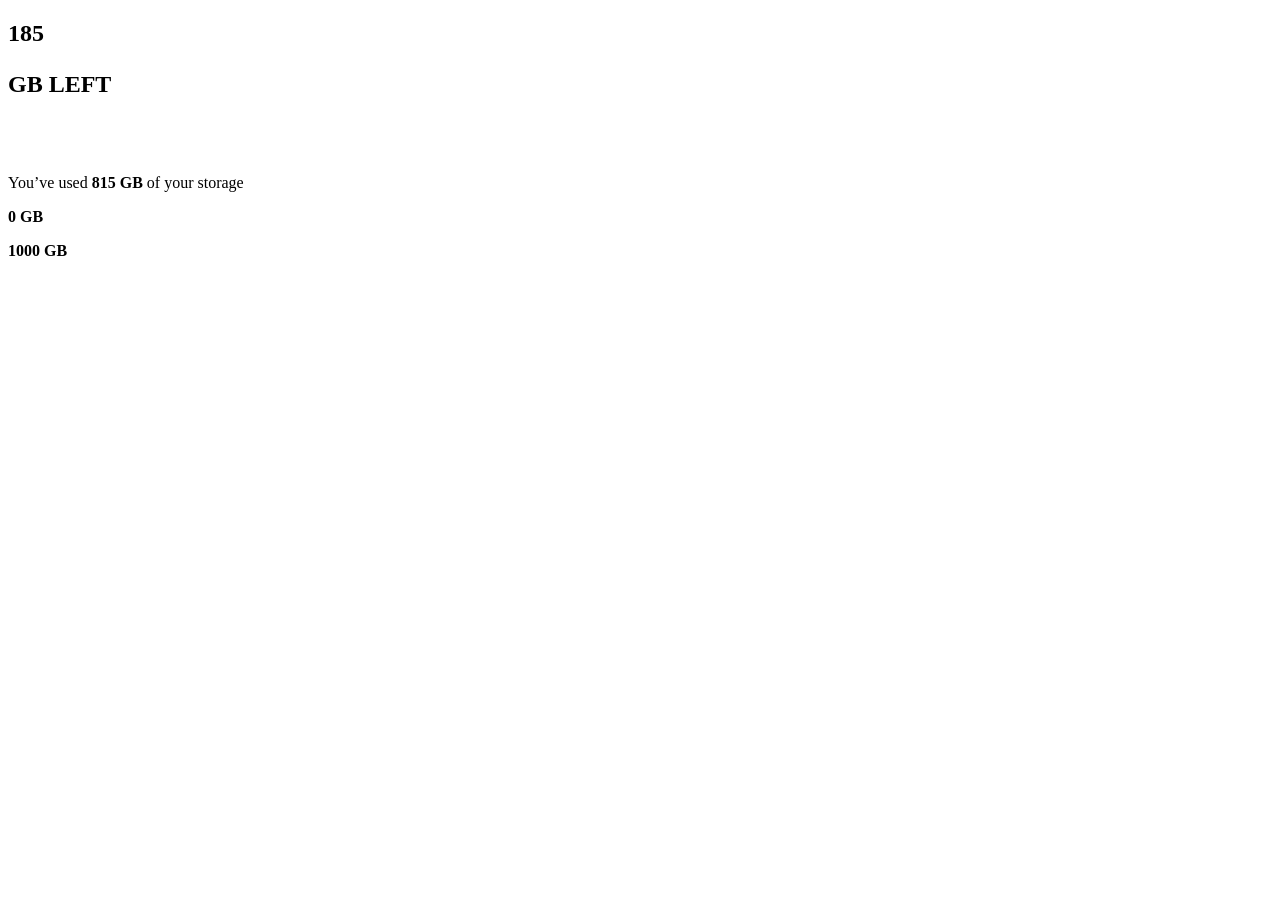
==== commit fa9c71fe: "Merge 1b39b207d8f72ec073afa1251b96187f6a5e15ee into 2b644a5a04d791f301944db72f80f1a13b465684" ====
--- a/Fylo-FronedMentor-Challenge/index.html
+++ b/Fylo-FronedMentor-Challenge/index.html
@@ -1,50 +1,59 @@
 <!DOCTYPE html>
 <html lang="en">
+  <head>
+    <meta charset="UTF-8" />
+    <meta name="viewport" content="width=device-width, initial-scale=1.0" />
+    <!-- displays site properly based on user's device -->
+    <link
+      rel="icon"
+      type="image/png"
+      sizes="32x32"
+      href="./assets/favicon-32x32.png"
+    />
+    <link rel="preconnect" href="https://fonts.googleapis.com" />
+    <link rel="preconnect" href="https://fonts.gstatic.com" crossorigin />
+    <link
+      href="https://fonts.googleapis.com/css2?family=Raleway:ital,wght@0,100;1,200;1,400&display=swap"
+      rel="stylesheet"
+    />
+    <link rel="stylesheet" href="/style.css" />
 
-<head>
-  <meta charset="UTF-8">
-  <meta name="viewport" content="width=device-width, initial-scale=1.0">
-  <!-- displays site properly based on user's device -->
-  <link rel="icon" type="image/png" sizes="32x32" href="./assets/favicon-32x32.png">
-  <title>Fylo data storage component</title>
-  <link rel="stylesheet" href="https://fonts.googleapis.com/css?family=Raleway">
+    <title>Fylo data storage component</title>
+  </head>
 
-  <link rel="stylesheet" href="fyloCss.css">
+  <body>
+    <section>
+      <div class="speach">
+        <h2>
+          <strong>185</strong>
+          <p class="left">GB LEFT</p>
+        </h2>
+      </div>
+      <div class="content">
+        <div class="flyobox content-item">
+          <img class="flyhead" src="/assets/logo.svg" alt="" />
+          <div class="icons">
+            <img class="item" src="/assets/icon-document.svg" alt="" />
+            <img class="item" src="/assets/icon-folder.svg" alt="" />
+            <img class="item" src="/assets/icon-upload.svg" alt="" />
+          </div>
+        </div>
 
-</head>
-
-<body>
-  <div class="bg"></div>
-
-  <div class="container-1">
-    <div class="container-1-box box1">
-      <img src="/assets/logo.svg" alt="logo" class="imgLogo">
-
-      <div class="iconsContainer">
-        <div class="icon1 iconsContainerBox">
-          <img src="/assets/icon-document.svg" alt="document">
-        </div>
-        <div class="icon2 iconsContainerBox">
-          <img src="/assets/icon-folder.svg" alt="folder">
-        </div>
-        <div class="icon3 iconsContainerBox">
-          <img src="/assets/icon-upload.svg" alt="upload">
+        <div class="download content-item">
+          <p>You’ve used <strong>815 GB</strong> of your storage</p>
+          <div class="progres">
+            <div class="progresbar">
+              <div class="inprogress"></div>
+              <div class="amount">
+                <p><strong>0 GB </strong></p>
+              </div>
+              <div class="amount2">
+                <p><strong>1000 GB </strong></p>
+              </div>
+            </div>
+          </div>
         </div>
       </div>
-    </div>
-
-    <div class="container-1-box box2">
-      <div class="lineBar">
-        <p> You have used 815 gb!</p>
-        <div class="whiteDiv" style="font-weight: bold;">
-          <span class="leftGB">185</span> <span class="text1color">GB LEFT</span>
-        </div>
-        <div class="triangle-topright">
-        </div>
-        <progress color="red" value="815" max="1000"> </progress>
-        <p class="value"> <span class="minValue">0 GB</span><span class="maxValue">1000GB</span></p>
-      </div>
-    </div>
-</body>
-
-</html>+    </section>
+  </body>
+</html>
